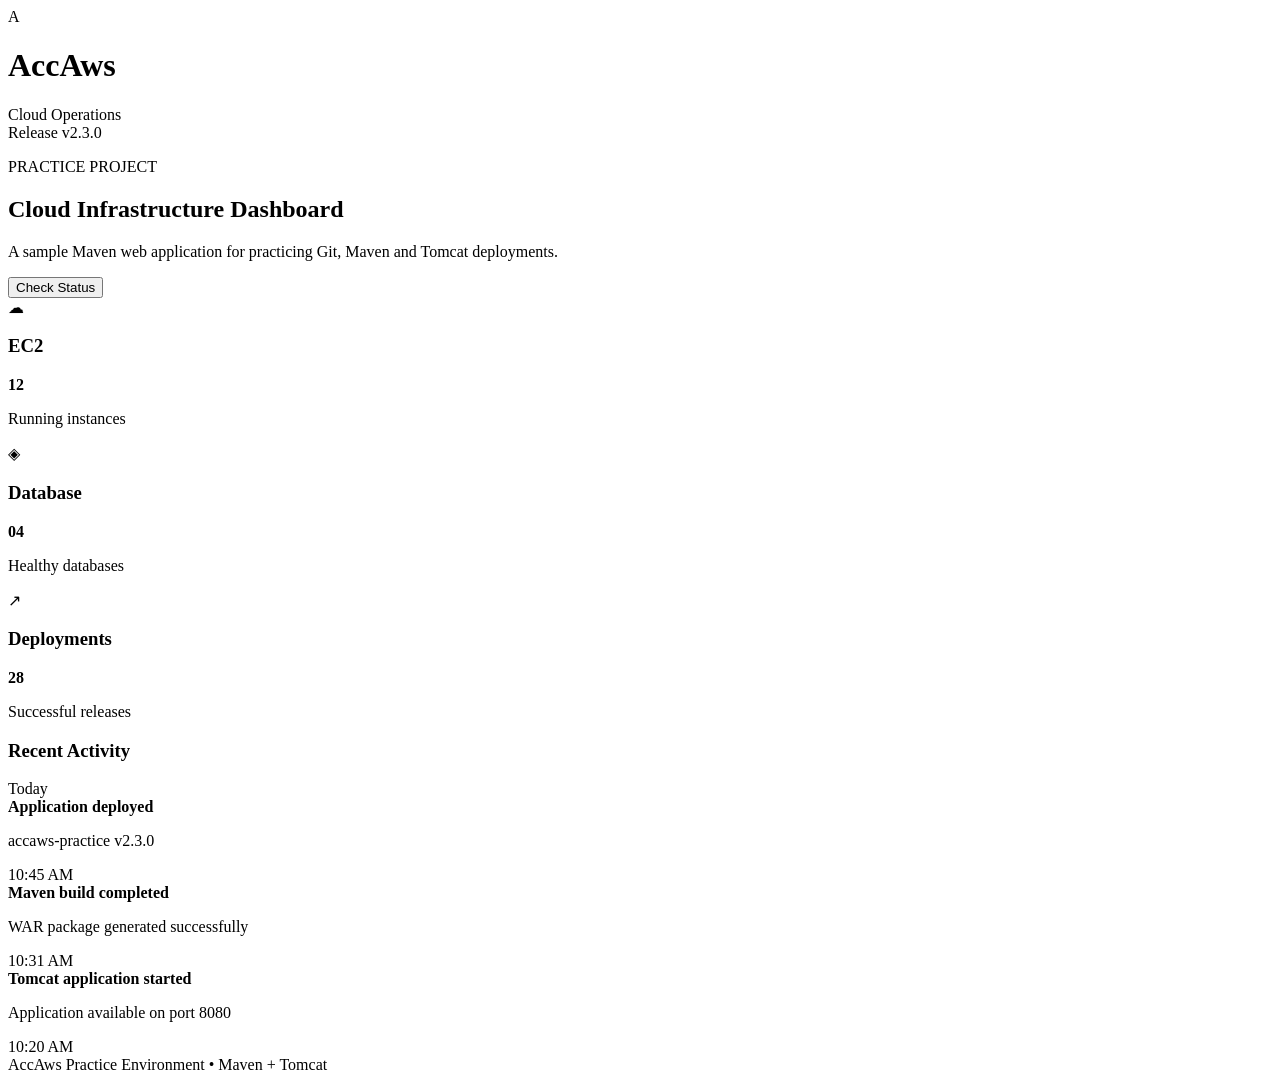
==== src/main/webapp/index.html @ f8a81d59 "Add index.html for AccAws Cloud Dashboard This HTML file serves as the main structure for the AccAws" ====
<!DOCTYPE html>
<html lang="en">

<head>
    <meta charset="UTF-8">
    <meta name="viewport" content="width=device-width, initial-scale=1.0">

    <title>AccAws Cloud Dashboard</title>

    <link rel="stylesheet" href="style.css">
</head>

<body>

    <!-- Header -->
    <header class="topbar">

        <div class="brand">

            <div class="logo">
                A
            </div>

            <div>
                <h1>AccAws</h1>
                <span>Cloud Operations</span>
            </div>

        </div>

        <div class="version">
            Release v2.3.0
        </div>

    </header>


    <!-- Main Content -->
    <main class="container">

        <!-- Hero Section -->
        <section class="hero">

            <div>

                <p class="eyebrow">
                    PRACTICE PROJECT
                </p>

                <h2>
                    Cloud Infrastructure Dashboard
                </h2>

                <p class="subtitle">
                    A sample Maven web application for practicing
                    Git, Maven and Tomcat deployments.
                </p>

            </div>

            <button onclick="showMessage()">
                Check Status
            </button>

        </section>


        <!-- Cards -->
        <section class="cards">

            <div class="card">

                <span class="icon">
                    ☁
                </span>

                <h3>
                    EC2
                </h3>

                <strong>
                    12
                </strong>

                <p>
                    Running instances
                </p>

            </div>


            <div class="card">

                <span class="icon">
                    ◈
                </span>

                <h3>
                    Database
                </h3>

                <strong>
                    04
                </strong>

                <p>
                    Healthy databases
                </p>

            </div>


            <div class="card">

                <span class="icon">
                    ↗
                </span>

                <h3>
                    Deployments
                </h3>

                <strong>
                    28
                </strong>

                <p>
                    Successful releases
                </p>

            </div>

        </section>


        <!-- Activity -->
        <section class="activity">

            <div class="section-title">

                <h3>
                    Recent Activity
                </h3>

                <span>
                    Today
                </span>

            </div>


            <div class="activity-row">

                <div class="dot"></div>

                <div>
                    <b>
                        Application deployed
                    </b>

                    <p>
                        accaws-practice v2.3.0
                    </p>
                </div>

                <time>
                    10:45 AM
                </time>

            </div>


            <div class="activity-row">

                <div class="dot"></div>

                <div>
                    <b>
                        Maven build completed
                    </b>

                    <p>
                        WAR package generated successfully
                    </p>
                </div>

                <time>
                    10:31 AM
                </time>

            </div>


            <div class="activity-row">

                <div class="dot"></div>

                <div>
                    <b>
                        Tomcat application started
                    </b>

                    <p>
                        Application available on port 8080
                    </p>
                </div>

                <time>
                    10:20 AM
                </time>

            </div>

        </section>

    </main>


    <!-- Footer -->
    <footer>

        AccAws Practice Environment • Maven + Tomcat

    </footer>


    <script src="app.js"></script>

</body>

</html>
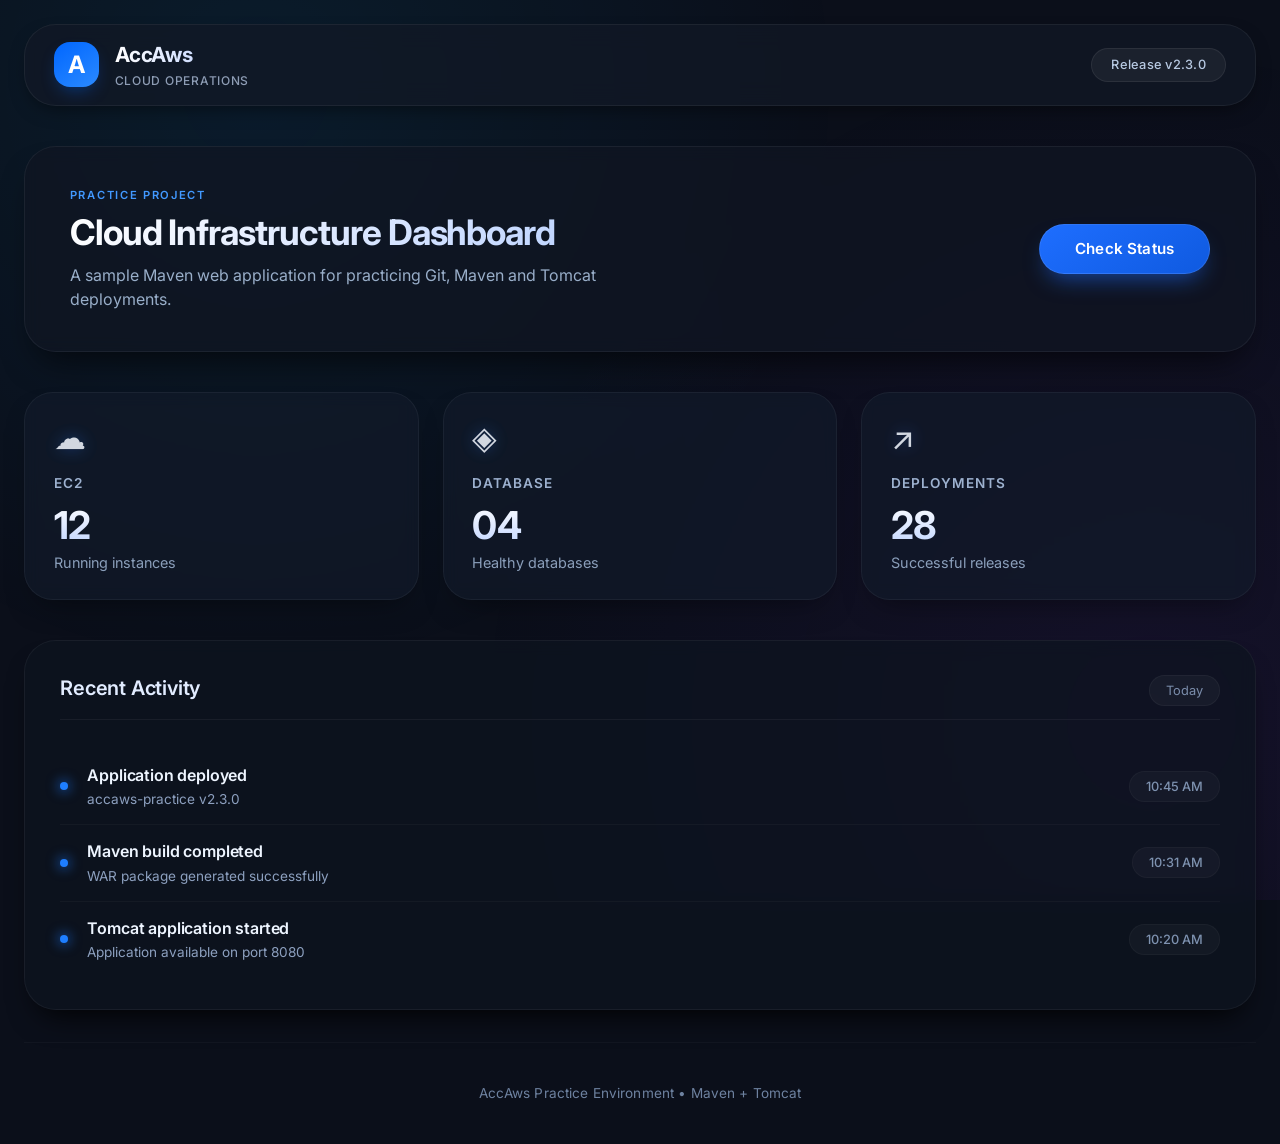
==== commit e409b7af: "Enhance index.html with styling and structure updates" ====
--- a/src/main/webapp/index.html
+++ b/src/main/webapp/index.html
@@ -1,231 +1,536 @@
 <!DOCTYPE html>
 <html lang="en">
-
 <head>
     <meta charset="UTF-8">
     <meta name="viewport" content="width=device-width, initial-scale=1.0">
-
-    <title>AccAws Cloud Dashboard</title>
-
-    <link rel="stylesheet" href="style.css">
+    <title>AccAws · Cloud Dashboard</title>
+    <!-- Google Font & simple icon set (Feather) -->
+    <link rel="preconnect" href="https://fonts.googleapis.com">
+    <link rel="preconnect" href="https://fonts.gstatic.com" crossorigin>
+    <link href="https://fonts.googleapis.com/css2?family=Inter:opsz,wght@14..32,400;14..32,500;14..32,600;14..32,700&display=swap" rel="stylesheet">
+    <style>
+        /* ---------- RESET & GLOBAL ---------- */
+        * {
+            margin: 0;
+            padding: 0;
+            box-sizing: border-box;
+        }
+
+        body {
+            background: #0b0f1a;
+            font-family: 'Inter', -apple-system, BlinkMacSystemFont, sans-serif;
+            color: #e8edf5;
+            line-height: 1.5;
+            min-height: 100vh;
+            display: flex;
+            flex-direction: column;
+            padding: 1.5rem;
+        }
+
+        /* soft gradient glow */
+        body::before {
+            content: '';
+            position: fixed;
+            inset: 0;
+            background: radial-gradient(circle at 20% 10%, rgba(0, 180, 255, 0.08), transparent 45%),
+                        radial-gradient(circle at 90% 80%, rgba(138, 43, 226, 0.08), transparent 50%);
+            pointer-events: none;
+            z-index: 0;
+        }
+
+        /* ---------- LAYOUT WRAPPERS ---------- */
+        .topbar,
+        .container,
+        footer {
+            position: relative;
+            z-index: 1;
+            width: 100%;
+            max-width: 1280px;
+            margin: 0 auto;
+        }
+
+        /* ---------- HEADER / TOPBAR ---------- */
+        .topbar {
+            display: flex;
+            justify-content: space-between;
+            align-items: center;
+            background: rgba(18, 24, 38, 0.75);
+            backdrop-filter: blur(12px);
+            -webkit-backdrop-filter: blur(12px);
+            border: 1px solid rgba(255, 255, 255, 0.06);
+            border-radius: 2rem;
+            padding: 0.9rem 1.8rem;
+            margin-bottom: 2.5rem;
+            box-shadow: 0 8px 20px -8px rgba(0, 0, 0, 0.6);
+        }
+
+        .brand {
+            display: flex;
+            align-items: center;
+            gap: 1rem;
+        }
+
+        .logo {
+            width: 2.8rem;
+            height: 2.8rem;
+            background: linear-gradient(145deg, #0066ff, #2b8aff);
+            border-radius: 1rem;
+            display: flex;
+            align-items: center;
+            justify-content: center;
+            font-weight: 700;
+            font-size: 1.5rem;
+            color: #fff;
+            box-shadow: 0 8px 18px -6px #0066ff70;
+            letter-spacing: -0.5px;
+        }
+
+        .brand h1 {
+            font-size: 1.3rem;
+            font-weight: 700;
+            letter-spacing: -0.02em;
+            background: linear-gradient(to right, #ffffff, #b0c8ff);
+            -webkit-background-clip: text;
+            background-clip: text;
+            -webkit-text-fill-color: transparent;
+        }
+
+        .brand span {
+            font-size: 0.75rem;
+            font-weight: 500;
+            color: #8e9db5;
+            text-transform: uppercase;
+            letter-spacing: 0.06em;
+            display: block;
+            margin-top: 0.1rem;
+        }
+
+        .version {
+            background: rgba(255, 255, 255, 0.05);
+            border: 1px solid rgba(255, 255, 255, 0.07);
+            padding: 0.4rem 1.2rem;
+            border-radius: 100px;
+            font-size: 0.8rem;
+            font-weight: 500;
+            color: #b7c9e2;
+            letter-spacing: 0.02em;
+        }
+
+        /* ---------- MAIN CONTAINER ---------- */
+        .container {
+            display: flex;
+            flex-direction: column;
+            gap: 2.5rem;
+            flex: 1;
+        }
+
+        /* ---------- HERO ---------- */
+        .hero {
+            background: rgba(16, 22, 35, 0.7);
+            backdrop-filter: blur(8px);
+            -webkit-backdrop-filter: blur(8px);
+            border: 1px solid rgba(255, 255, 255, 0.06);
+            border-radius: 2rem;
+            padding: 2.5rem 2.8rem;
+            display: flex;
+            flex-wrap: wrap;
+            align-items: center;
+            justify-content: space-between;
+            gap: 2rem;
+            box-shadow: 0 20px 35px -15px rgba(0, 0, 0, 0.7);
+        }
+
+        .eyebrow {
+            font-size: 0.7rem;
+            font-weight: 600;
+            letter-spacing: 0.15em;
+            color: #4299ff;
+            text-transform: uppercase;
+            margin-bottom: 0.5rem;
+        }
+
+        .hero h2 {
+            font-size: 2.2rem;
+            font-weight: 700;
+            letter-spacing: -0.03em;
+            line-height: 1.2;
+            background: linear-gradient(135deg, #fff 0%, #b8d0ff 100%);
+            -webkit-background-clip: text;
+            background-clip: text;
+            -webkit-text-fill-color: transparent;
+            margin-bottom: 0.6rem;
+        }
+
+        .subtitle {
+            color: #99aec9;
+            max-width: 550px;
+            font-size: 1rem;
+            font-weight: 400;
+        }
+
+        .hero button {
+            background: linear-gradient(145deg, #1e6eff, #0f5ae0);
+            border: none;
+            padding: 0.9rem 2.2rem;
+            border-radius: 3rem;
+            font-weight: 600;
+            font-size: 0.95rem;
+            color: white;
+            cursor: pointer;
+            box-shadow: 0 12px 22px -8px #1e6eff90;
+            transition: all 0.25s ease;
+            border: 1px solid rgba(255, 255, 255, 0.1);
+            font-family: 'Inter', sans-serif;
+            letter-spacing: 0.01em;
+            white-space: nowrap;
+        }
+
+        .hero button:hover {
+            background: linear-gradient(145deg, #3280ff, #1a62f0);
+            box-shadow: 0 16px 28px -8px #1e6effcc;
+            transform: translateY(-2px);
+        }
+
+        .hero button:active {
+            transform: translateY(1px);
+            box-shadow: 0 8px 16px -6px #1e6eff;
+        }
+
+        /* ---------- CARDS ---------- */
+        .cards {
+            display: grid;
+            grid-template-columns: repeat(auto-fit, minmax(200px, 1fr));
+            gap: 1.5rem;
+        }
+
+        .card {
+            background: rgba(18, 26, 42, 0.7);
+            backdrop-filter: blur(8px);
+            -webkit-backdrop-filter: blur(8px);
+            border: 1px solid rgba(255, 255, 255, 0.05);
+            border-radius: 1.8rem;
+            padding: 1.8rem 1.8rem 1.6rem;
+            display: flex;
+            flex-direction: column;
+            transition: all 0.2s ease;
+            box-shadow: 0 15px 30px -15px #00000080;
+        }
+
+        .card:hover {
+            border-color: rgba(66, 153, 255, 0.3);
+            background: rgba(22, 32, 50, 0.8);
+            transform: translateY(-3px);
+            box-shadow: 0 25px 35px -15px #000000cc;
+        }
+
+        .icon {
+            font-size: 2rem;
+            line-height: 1;
+            margin-bottom: 1.2rem;
+            opacity: 0.9;
+            filter: drop-shadow(0 0 8px #2b7aff60);
+        }
+
+        .card h3 {
+            font-size: 0.85rem;
+            font-weight: 600;
+            text-transform: uppercase;
+            letter-spacing: 0.08em;
+            color: #9db1cf;
+            margin-bottom: 0.5rem;
+        }
+
+        .card strong {
+            font-size: 2.4rem;
+            font-weight: 700;
+            letter-spacing: -0.02em;
+            background: linear-gradient(to bottom, #fff, #c0d4ff);
+            -webkit-background-clip: text;
+            background-clip: text;
+            -webkit-text-fill-color: transparent;
+            line-height: 1.2;
+            margin-bottom: 0.25rem;
+        }
+
+        .card p {
+            font-size: 0.9rem;
+            color: #8b9fbb;
+            font-weight: 400;
+        }
+
+        /* ---------- ACTIVITY SECTION ---------- */
+        .activity {
+            background: rgba(14, 20, 32, 0.7);
+            backdrop-filter: blur(8px);
+            -webkit-backdrop-filter: blur(8px);
+            border: 1px solid rgba(255, 255, 255, 0.05);
+            border-radius: 2rem;
+            padding: 2rem 2.2rem;
+            box-shadow: 0 18px 30px -15px #000000;
+        }
+
+        .section-title {
+            display: flex;
+            justify-content: space-between;
+            align-items: baseline;
+            margin-bottom: 1.8rem;
+            border-bottom: 1px solid rgba(255, 255, 255, 0.05);
+            padding-bottom: 0.8rem;
+        }
+
+        .section-title h3 {
+            font-size: 1.25rem;
+            font-weight: 600;
+            letter-spacing: -0.01em;
+            color: #e2ecff;
+        }
+
+        .section-title span {
+            font-size: 0.8rem;
+            color: #7b8dab;
+            background: rgba(255, 255, 255, 0.04);
+            padding: 0.3rem 1rem;
+            border-radius: 2rem;
+            border: 1px solid rgba(255, 255, 255, 0.04);
+        }
+
+        .activity-row {
+            display: flex;
+            align-items: center;
+            gap: 1.2rem;
+            padding: 0.9rem 0;
+            border-bottom: 1px solid rgba(255, 255, 255, 0.03);
+        }
+
+        .activity-row:last-child {
+            border-bottom: none;
+        }
+
+        .dot {
+            width: 8px;
+            height: 8px;
+            background: #1e7eff;
+            border-radius: 50%;
+            box-shadow: 0 0 12px 2px #1e7eff90;
+            flex-shrink: 0;
+        }
+
+        .activity-row > div:nth-child(2) {
+            flex: 1;
+        }
+
+        .activity-row b {
+            font-size: 1rem;
+            font-weight: 600;
+            color: #eef5ff;
+            display: block;
+            margin-bottom: 0.15rem;
+            letter-spacing: -0.01em;
+        }
+
+        .activity-row p {
+            font-size: 0.85rem;
+            color: #8da0bf;
+            font-weight: 400;
+        }
+
+        .activity-row time {
+            font-size: 0.8rem;
+            font-weight: 500;
+            color: #7e92b0;
+            background: rgba(255, 255, 255, 0.03);
+            padding: 0.3rem 1rem;
+            border-radius: 2rem;
+            border: 1px solid rgba(255, 255, 255, 0.03);
+            white-space: nowrap;
+        }
+
+        /* ---------- FOOTER ---------- */
+        footer {
+            text-align: center;
+            padding: 2.5rem 0 1rem;
+            font-size: 0.85rem;
+            color: #6e82a0;
+            border-top: 1px solid rgba(255, 255, 255, 0.03);
+            margin-top: 2rem;
+            letter-spacing: 0.01em;
+        }
+
+        /* ---------- RESPONSIVE ---------- */
+        @media (max-width: 700px) {
+            body {
+                padding: 1rem;
+            }
+
+            .topbar {
+                padding: 0.7rem 1.2rem;
+                border-radius: 1.5rem;
+            }
+
+            .logo {
+                width: 2.3rem;
+                height: 2.3rem;
+                font-size: 1.2rem;
+            }
+
+            .brand h1 {
+                font-size: 1.1rem;
+            }
+
+            .version {
+                font-size: 0.7rem;
+                padding: 0.3rem 0.9rem;
+            }
+
+            .hero {
+                padding: 1.8rem 1.5rem;
+                border-radius: 1.5rem;
+            }
+
+            .hero h2 {
+                font-size: 1.6rem;
+            }
+
+            .subtitle {
+                font-size: 0.9rem;
+            }
+
+            .hero button {
+                padding: 0.7rem 1.6rem;
+                font-size: 0.85rem;
+                width: 100%;
+                text-align: center;
+            }
+
+            .cards {
+                gap: 1rem;
+            }
+
+            .card {
+                padding: 1.4rem;
+                border-radius: 1.5rem;
+            }
+
+            .card strong {
+                font-size: 2rem;
+            }
+
+            .activity {
+                padding: 1.5rem;
+                border-radius: 1.5rem;
+            }
+
+            .activity-row {
+                flex-wrap: wrap;
+                gap: 0.6rem;
+            }
+
+            .activity-row time {
+                margin-left: auto;
+            }
+
+            .section-title h3 {
+                font-size: 1.1rem;
+            }
+        }
+    </style>
 </head>
-
 <body>
-
     <!-- Header -->
     <header class="topbar">
-
         <div class="brand">
-
-            <div class="logo">
-                A
-            </div>
-
+            <div class="logo">A</div>
             <div>
                 <h1>AccAws</h1>
                 <span>Cloud Operations</span>
             </div>
-
         </div>
-
-        <div class="version">
-            Release v2.3.0
-        </div>
-
+        <div class="version">Release v2.3.0</div>
     </header>
-
 
     <!-- Main Content -->
     <main class="container">
-
         <!-- Hero Section -->
         <section class="hero">
-
             <div>
-
-                <p class="eyebrow">
-                    PRACTICE PROJECT
-                </p>
-
-                <h2>
-                    Cloud Infrastructure Dashboard
-                </h2>
-
+                <p class="eyebrow">PRACTICE PROJECT</p>
+                <h2>Cloud Infrastructure Dashboard</h2>
                 <p class="subtitle">
                     A sample Maven web application for practicing
                     Git, Maven and Tomcat deployments.
                 </p>
-
-            </div>
-
-            <button onclick="showMessage()">
-                Check Status
-            </button>
-
+            </div>
+            <button onclick="showMessage()">Check Status</button>
         </section>
-
 
         <!-- Cards -->
         <section class="cards">
-
             <div class="card">
-
-                <span class="icon">
-                    ☁
-                </span>
-
-                <h3>
-                    EC2
-                </h3>
-
-                <strong>
-                    12
-                </strong>
-
-                <p>
-                    Running instances
-                </p>
-
-            </div>
-
-
+                <span class="icon">☁</span>
+                <h3>EC2</h3>
+                <strong>12</strong>
+                <p>Running instances</p>
+            </div>
             <div class="card">
-
-                <span class="icon">
-                    ◈
-                </span>
-
-                <h3>
-                    Database
-                </h3>
-
-                <strong>
-                    04
-                </strong>
-
-                <p>
-                    Healthy databases
-                </p>
-
-            </div>
-
-
+                <span class="icon">◈</span>
+                <h3>Database</h3>
+                <strong>04</strong>
+                <p>Healthy databases</p>
+            </div>
             <div class="card">
-
-                <span class="icon">
-                    ↗
-                </span>
-
-                <h3>
-                    Deployments
-                </h3>
-
-                <strong>
-                    28
-                </strong>
-
-                <p>
-                    Successful releases
-                </p>
-
-            </div>
-
+                <span class="icon">↗</span>
+                <h3>Deployments</h3>
+                <strong>28</strong>
+                <p>Successful releases</p>
+            </div>
         </section>
-
 
         <!-- Activity -->
         <section class="activity">
-
             <div class="section-title">
-
-                <h3>
-                    Recent Activity
-                </h3>
-
-                <span>
-                    Today
-                </span>
-
-            </div>
-
+                <h3>Recent Activity</h3>
+                <span>Today</span>
+            </div>
 
             <div class="activity-row">
-
                 <div class="dot"></div>
-
                 <div>
-                    <b>
-                        Application deployed
-                    </b>
-
-                    <p>
-                        accaws-practice v2.3.0
-                    </p>
+                    <b>Application deployed</b>
+                    <p>accaws-practice v2.3.0</p>
                 </div>
-
-                <time>
-                    10:45 AM
-                </time>
-
-            </div>
-
+                <time>10:45 AM</time>
+            </div>
 
             <div class="activity-row">
-
                 <div class="dot"></div>
-
                 <div>
-                    <b>
-                        Maven build completed
-                    </b>
-
-                    <p>
-                        WAR package generated successfully
-                    </p>
+                    <b>Maven build completed</b>
+                    <p>WAR package generated successfully</p>
                 </div>
-
-                <time>
-                    10:31 AM
-                </time>
-
-            </div>
-
+                <time>10:31 AM</time>
+            </div>
 
             <div class="activity-row">
-
                 <div class="dot"></div>
-
                 <div>
-                    <b>
-                        Tomcat application started
-                    </b>
-
-                    <p>
-                        Application available on port 8080
-                    </p>
+                    <b>Tomcat application started</b>
+                    <p>Application available on port 8080</p>
                 </div>
-
-                <time>
-                    10:20 AM
-                </time>
-
-            </div>
-
+                <time>10:20 AM</time>
+            </div>
         </section>
-
     </main>
-
 
     <!-- Footer -->
     <footer>
-
         AccAws Practice Environment • Maven + Tomcat
-
     </footer>
 
-
-    <script src="app.js"></script>
-
+    <script>
+        function showMessage() {
+            // Simple status alert (replaces original app.js behavior in a clean way)
+            alert('✅ All systems operational.\nEC2: 12 running, Databases: 4 healthy, Deployments: 28 successful.');
+        }
+    </script>
 </body>
-
 </html>
